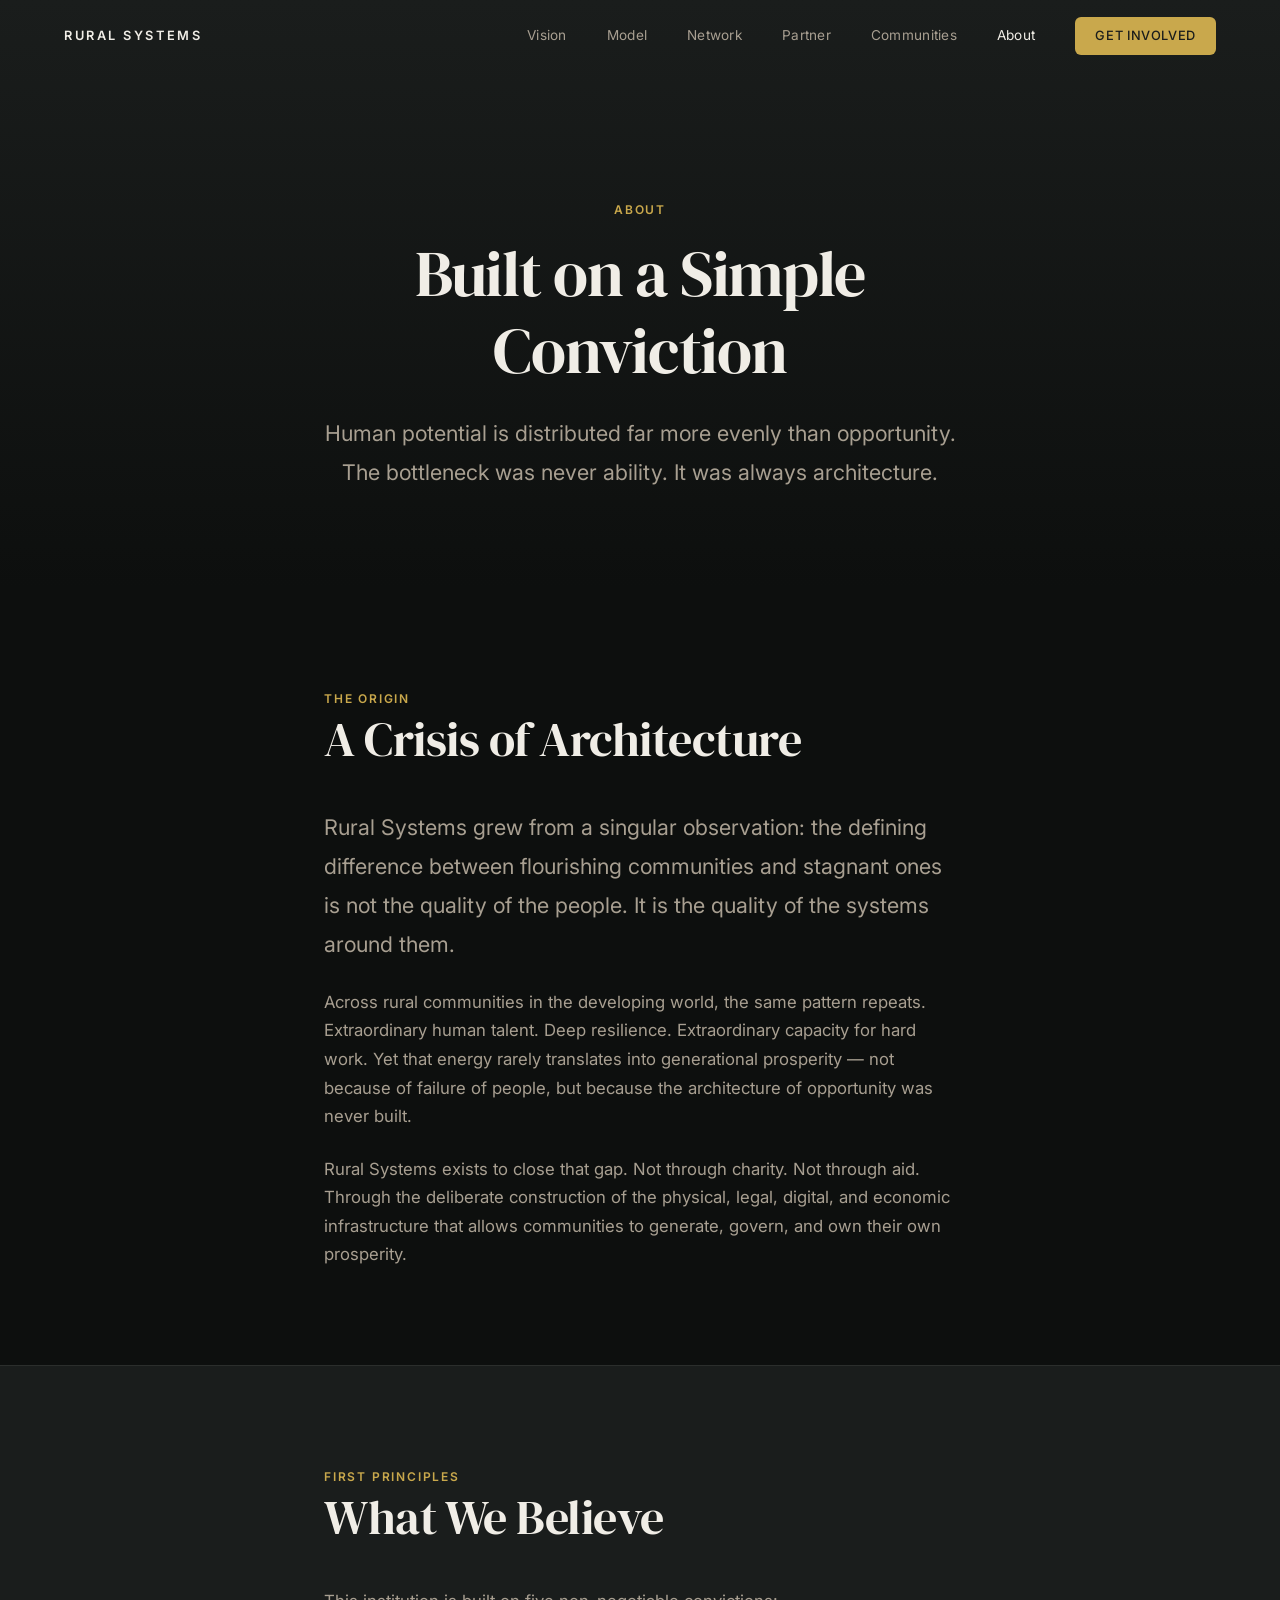
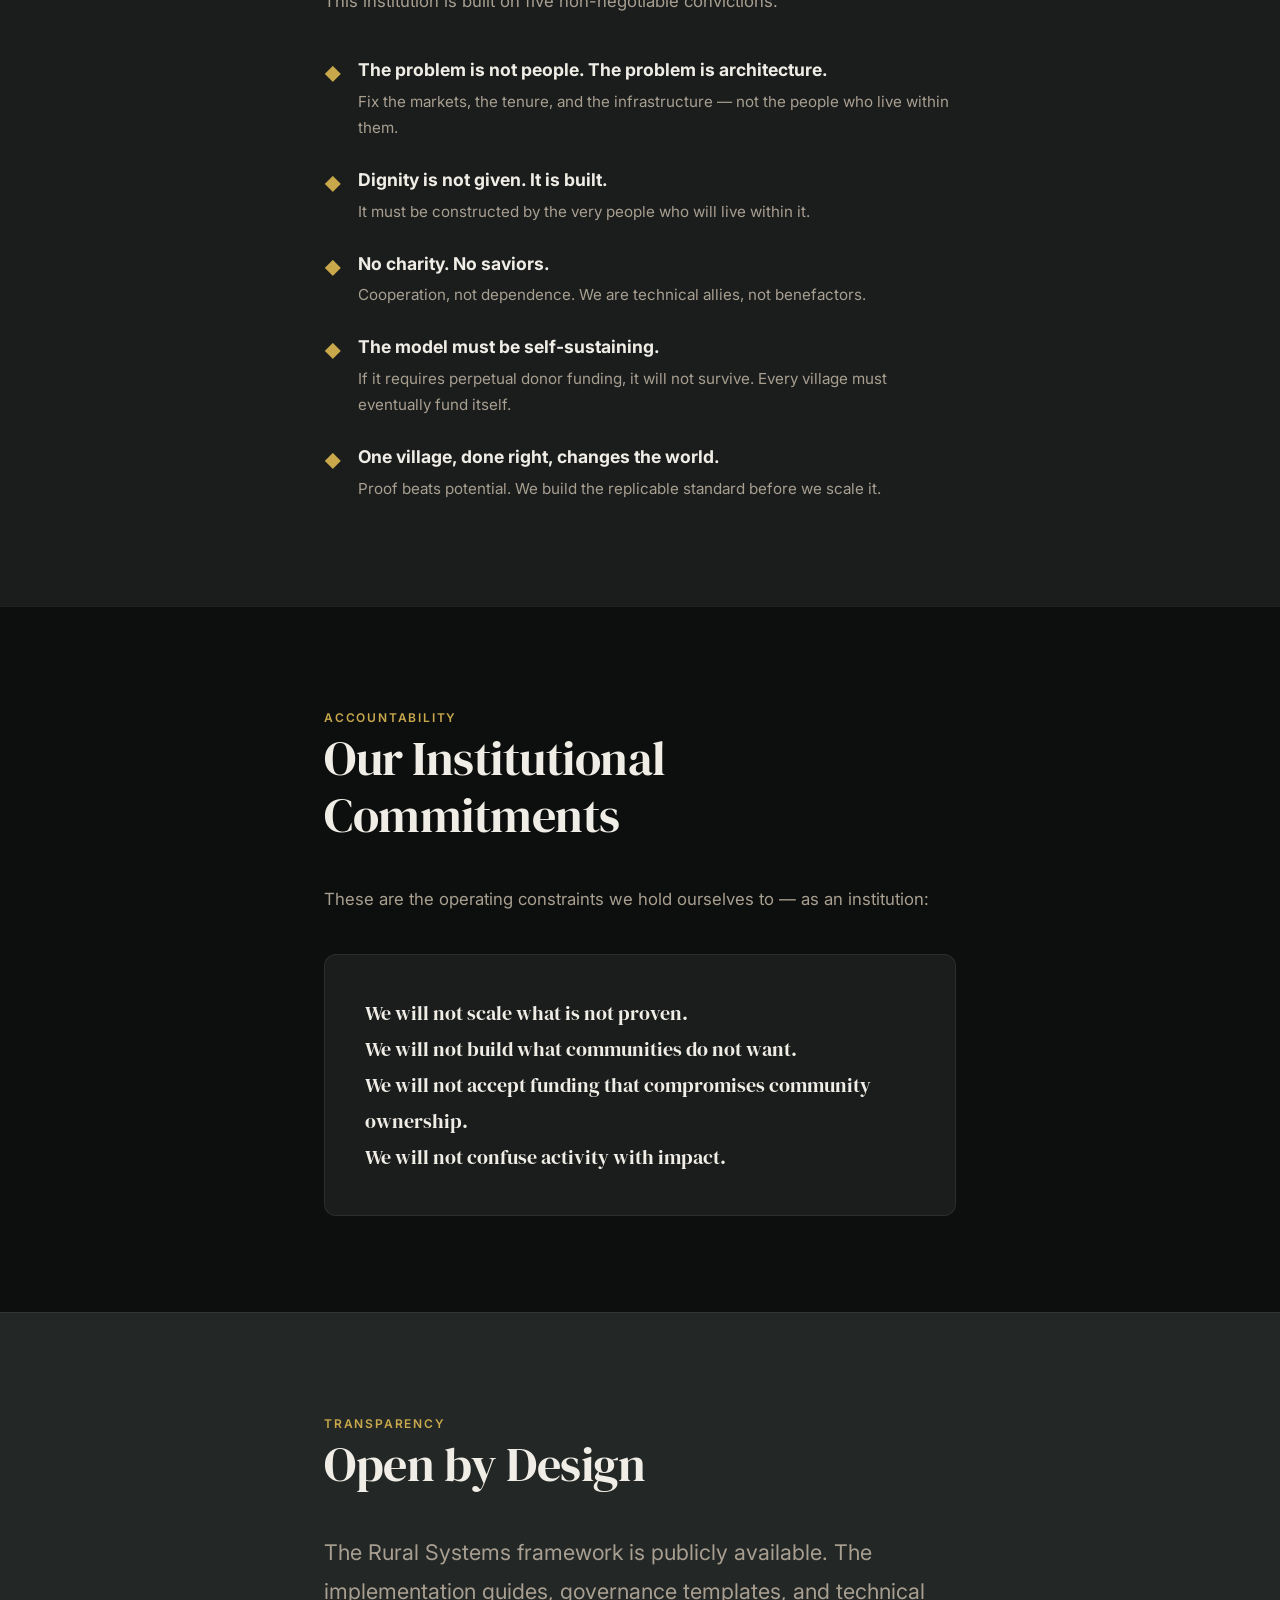
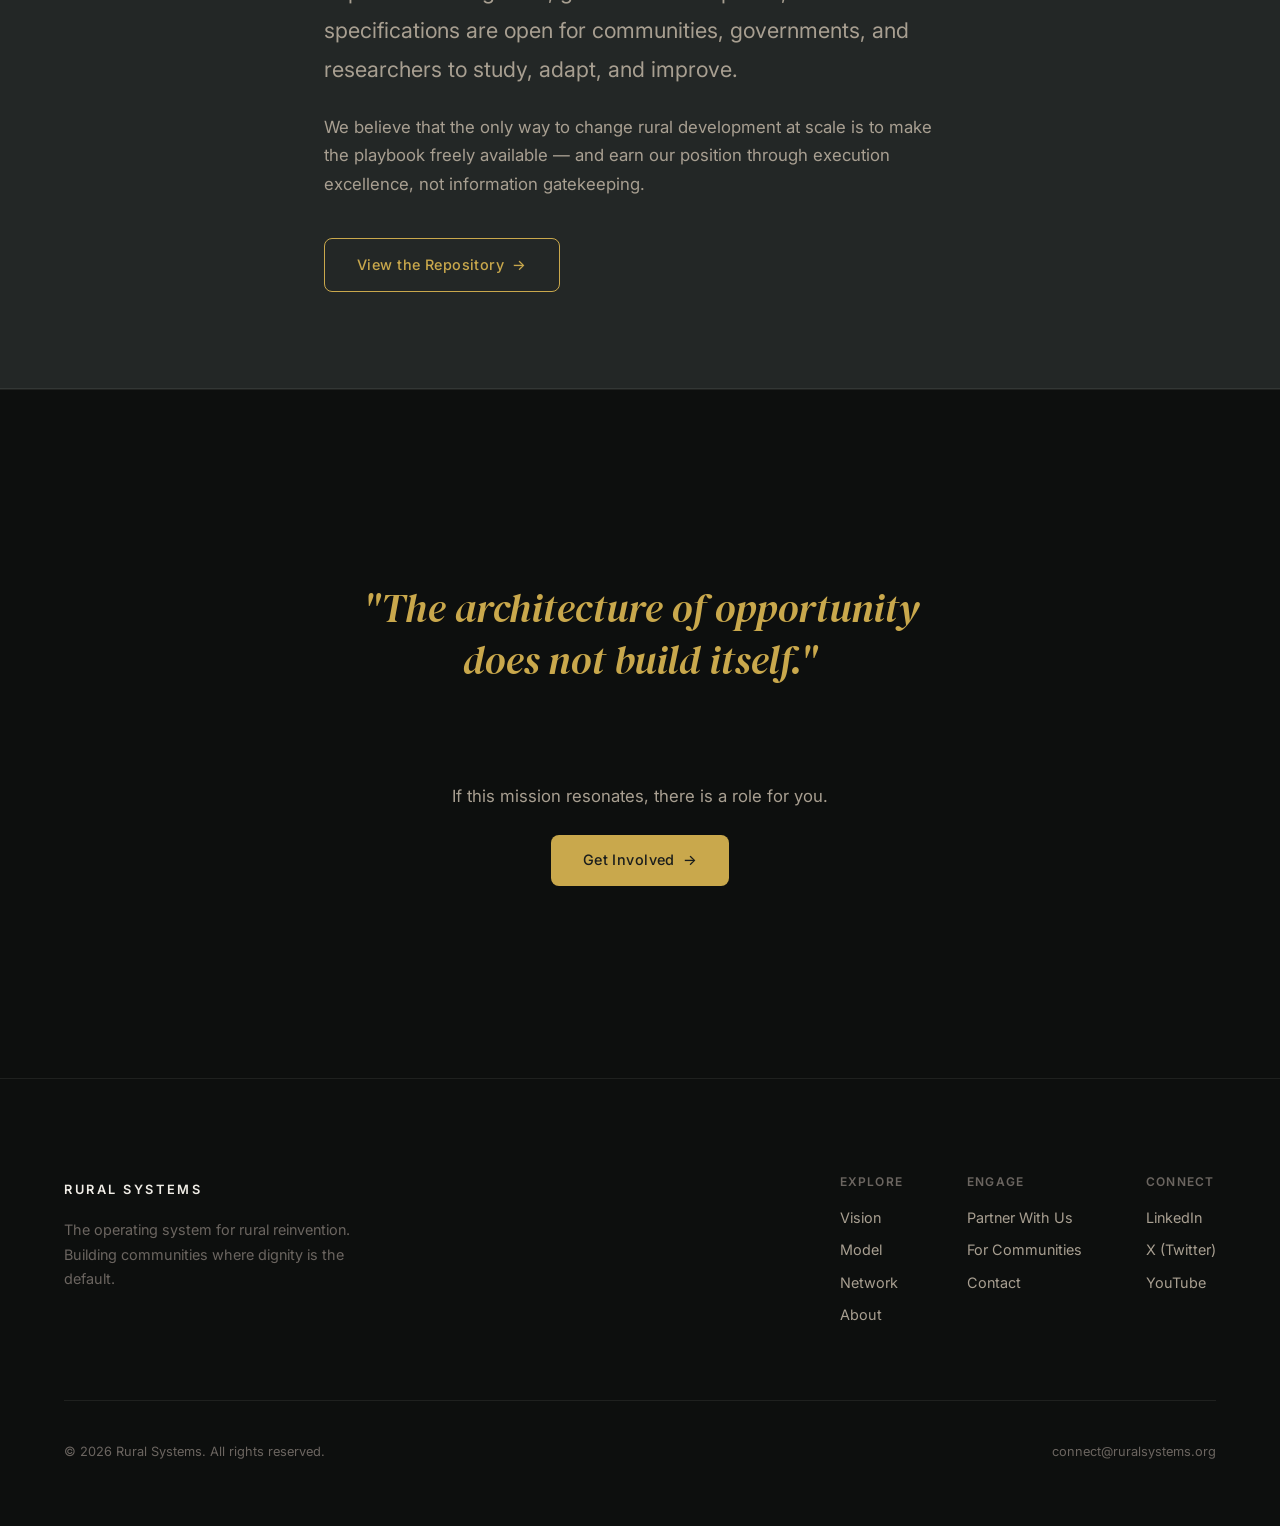
==== about.html @ f244bc9e "Redesign website structure: reduce founder focus, add collective About page and impact framework" ====
<!DOCTYPE html>
<html lang="en">
<head>
  <meta charset="UTF-8">
  <meta name="viewport" content="width=device-width, initial-scale=1.0">
  <title>About — Rural Systems</title>
  <meta name="description" content="The story, principles, and people behind Rural Systems — the operating system for rural reinvention.">
  <meta property="og:url" content="https://ruralsystems.org/about">
  <meta property="og:title" content="About — Rural Systems">
  <meta property="og:description" content="The story, principles, and people behind Rural Systems — the operating system for rural reinvention.">
  <meta property="og:type" content="website">
  <meta name="theme-color" content="#0D0F0E">
  <!-- Favicons -->
  <link rel="icon" type="image/x-icon" href="/images/favicons/favicon.ico">
  <link rel="icon" type="image/png" sizes="32x32" href="/images/favicons/favicon-32x32.png">
  <link rel="icon" type="image/png" sizes="16x16" href="/images/favicons/favicon-16x16.png">
  <link rel="apple-touch-icon" sizes="180x180" href="/images/favicons/apple-touch-icon.png">
  <link rel="manifest" href="/images/favicons/site.webmanifest">
  <meta property="og:image" content="https://ruralsystems.org/images/og-image.png">
  <meta property="og:image:width" content="1200">
  <meta property="og:image:height" content="630">
  <meta name="twitter:card" content="summary_large_image">
  <meta name="twitter:site" content="@ruralsystems">
  <meta name="twitter:image" content="https://ruralsystems.org/images/og-image.png">
  <link rel="stylesheet" href="css/style.css">
</head>
<body>

  <!-- ========== HEADER ========== -->
  <header class="site-header" id="header">
    <div class="header-inner">
      <a href="index.html" class="logo">Rural Systems</a>
      <nav class="nav-desktop" id="nav-desktop">
        <a href="vision.html">Vision</a>
        <a href="model.html">Model</a>
        <a href="network.html">Network</a>
        <a href="partner.html">Partner</a>
        <a href="communities.html">Communities</a>
        <a href="about.html" class="active">About</a>
        <a href="contact.html" class="nav-cta">Get Involved</a>
      </nav>
      <button class="nav-toggle" id="nav-toggle" aria-label="Toggle navigation">
        <span></span>
        <span></span>
        <span></span>
      </button>
    </div>
  </header>

  <!-- Mobile Nav -->
  <nav class="nav-mobile" id="nav-mobile">
    <a href="vision.html">Vision</a>
    <a href="model.html">Model</a>
    <a href="network.html">Network</a>
    <a href="partner.html">Partner</a>
    <a href="communities.html">Communities</a>
    <a href="about.html" class="active">About</a>
    <a href="contact.html">Get Involved</a>
  </nav>

  <!-- ========== PAGE HERO ========== -->
  <section class="page-hero">
    <div class="container container--text reveal">
      <span class="text-label text-gold">About</span>
      <h1>Built on a Simple Conviction</h1>
      <p class="text-large">Human potential is distributed far more evenly than opportunity. The bottleneck was never ability. It was always architecture.</p>
    </div>
  </section>

  <!-- ========== THE ORIGIN ========== -->
  <section class="content-section" id="origin">
    <div class="container container--text">
      <div class="reveal">
        <span class="text-label">The Origin</span>
        <h2>A Crisis of Architecture</h2>

        <p class="text-large" style="margin-top: var(--space-md);">Rural Systems grew from a singular observation: the defining difference between flourishing communities and stagnant ones is not the quality of the people. It is the quality of the systems around them.</p>

        <p style="margin-top: var(--space-md);">Across rural communities in the developing world, the same pattern repeats. Extraordinary human talent. Deep resilience. Extraordinary capacity for hard work. Yet that energy rarely translates into generational prosperity — not because of failure of people, but because the architecture of opportunity was never built.</p>

        <p style="margin-top: var(--space-md);">Rural Systems exists to close that gap. Not through charity. Not through aid. Through the deliberate construction of the physical, legal, digital, and economic infrastructure that allows communities to generate, govern, and own their own prosperity.</p>
      </div>
    </div>
  </section>

  <!-- ========== CORE BELIEFS ========== -->
  <section class="content-section section--dark" id="beliefs">
    <div class="container container--text">
      <div class="reveal">
        <span class="text-label text-gold">First Principles</span>
        <h2>What We Believe</h2>
        <p>This institution is built on five non-negotiable convictions:</p>
      </div>

      <div class="reveal" style="margin-top: var(--space-lg);">
        <ul style="list-style: none; padding: 0;">
          <li style="margin-bottom: var(--space-md); display: flex; align-items: flex-start; gap: var(--space-sm);">
            <span style="color: var(--accent-gold); margin-top: 5px;">◆</span>
            <div>
              <strong style="color: var(--text-primary); font-size: 1.1rem; display: block; margin-bottom: 0.25rem;">The problem is not people. The problem is architecture.</strong>
              <p style="margin: 0; font-size: 0.95rem;">Fix the markets, the tenure, and the infrastructure — not the people who live within them.</p>
            </div>
          </li>
          <li style="margin-bottom: var(--space-md); display: flex; align-items: flex-start; gap: var(--space-sm);">
            <span style="color: var(--accent-gold); margin-top: 5px;">◆</span>
            <div>
              <strong style="color: var(--text-primary); font-size: 1.1rem; display: block; margin-bottom: 0.25rem;">Dignity is not given. It is built.</strong>
              <p style="margin: 0; font-size: 0.95rem;">It must be constructed by the very people who will live within it.</p>
            </div>
          </li>
          <li style="margin-bottom: var(--space-md); display: flex; align-items: flex-start; gap: var(--space-sm);">
            <span style="color: var(--accent-gold); margin-top: 5px;">◆</span>
            <div>
              <strong style="color: var(--text-primary); font-size: 1.1rem; display: block; margin-bottom: 0.25rem;">No charity. No saviors.</strong>
              <p style="margin: 0; font-size: 0.95rem;">Cooperation, not dependence. We are technical allies, not benefactors.</p>
            </div>
          </li>
          <li style="margin-bottom: var(--space-md); display: flex; align-items: flex-start; gap: var(--space-sm);">
            <span style="color: var(--accent-gold); margin-top: 5px;">◆</span>
            <div>
              <strong style="color: var(--text-primary); font-size: 1.1rem; display: block; margin-bottom: 0.25rem;">The model must be self-sustaining.</strong>
              <p style="margin: 0; font-size: 0.95rem;">If it requires perpetual donor funding, it will not survive. Every village must eventually fund itself.</p>
            </div>
          </li>
          <li style="display: flex; align-items: flex-start; gap: var(--space-sm);">
            <span style="color: var(--accent-gold); margin-top: 5px;">◆</span>
            <div>
              <strong style="color: var(--text-primary); font-size: 1.1rem; display: block; margin-bottom: 0.25rem;">One village, done right, changes the world.</strong>
              <p style="margin: 0; font-size: 0.95rem;">Proof beats potential. We build the replicable standard before we scale it.</p>
            </div>
          </li>
        </ul>
      </div>
    </div>
  </section>

  <!-- ========== OUR COMMITMENTS ========== -->
  <section class="content-section" id="commitments">
    <div class="container container--text">
      <div class="reveal">
        <span class="text-label">Accountability</span>
        <h2>Our Institutional Commitments</h2>
        <p style="margin-top: var(--space-sm);">These are the operating constraints we hold ourselves to — as an institution:</p>
      </div>

      <div class="card reveal" style="margin-top: var(--space-lg); background: var(--bg-secondary);">
        <p style="font-family: var(--font-heading); font-size: 1.25rem; color: var(--text-primary); line-height: 1.8;">
          We will not scale what is not proven.<br>
          We will not build what communities do not want.<br>
          We will not accept funding that compromises community ownership.<br>
          We will not confuse activity with impact.
        </p>
      </div>
    </div>
  </section>

  <!-- ========== OPEN SOURCE ========== -->
  <section class="content-section section--accent" id="open-source">
    <div class="container container--text">
      <div class="reveal">
        <span class="text-label text-gold">Transparency</span>
        <h2>Open by Design</h2>
        <p class="text-large" style="margin-top: var(--space-md);">The Rural Systems framework is publicly available. The implementation guides, governance templates, and technical specifications are open for communities, governments, and researchers to study, adapt, and improve.</p>
        <p style="margin-top: var(--space-md);">We believe that the only way to change rural development at scale is to make the playbook freely available — and earn our position through execution excellence, not information gatekeeping.</p>
        <a href="https://github.com/inva1/RuralSystems" target="_blank" rel="noopener" class="btn btn--secondary reveal" style="margin-top: var(--space-lg);">View the Repository <span class="arrow">→</span></a>
      </div>
    </div>
  </section>

  <!-- ========== CLOSING ========== -->
  <section class="content-section" style="text-align: center; padding: var(--space-4xl) 0;">
    <div class="container container--text">
      <p class="reveal" style="font-family: var(--font-heading); font-style: italic; font-size: clamp(1.8rem, 4vw, 2.5rem); color: var(--accent-gold); line-height: 1.3;">
        "The architecture of opportunity<br>does not build itself."
      </p>

      <div class="reveal" style="margin-top: var(--space-2xl);">
        <p style="margin-bottom: var(--space-md);">If this mission resonates, there is a role for you.</p>
        <a href="contact.html" class="btn btn--primary">Get Involved <span class="arrow">→</span></a>
      </div>
    </div>
  </section>

  <!-- ========== FOOTER ========== -->
  <footer class="site-footer">
    <div class="container">
      <div class="footer-inner">
        <div class="footer-brand">
          <a href="index.html" class="logo">Rural Systems</a>
          <p>The operating system for rural reinvention. Building communities where dignity is the default.</p>
        </div>
        <div class="footer-links">
          <div class="footer-links-group">
            <h5>Explore</h5>
            <a href="vision.html">Vision</a>
            <a href="model.html">Model</a>
            <a href="network.html">Network</a>
            <a href="about.html">About</a>
          </div>
          <div class="footer-links-group">
            <h5>Engage</h5>
            <a href="partner.html">Partner With Us</a>
            <a href="communities.html">For Communities</a>
            <a href="contact.html">Contact</a>
          </div>
          <div class="footer-links-group">
            <h5>Connect</h5>
            <a href="https://linkedin.com/company/ruralsystems" target="_blank" rel="noopener">LinkedIn</a>
            <a href="https://x.com/ruralsystems" target="_blank" rel="noopener">X (Twitter)</a>
            <a href="https://youtube.com/@ruralsystems" target="_blank" rel="noopener">YouTube</a>
          </div>
        </div>
      </div>
      <div class="footer-bottom">
        <span>© 2026 Rural Systems. All rights reserved.</span>
        <span>connect@ruralsystems.org</span>
      </div>
    </div>
  </footer>

  <script src="js/main.js"></script>
</body>
</html>
---- css/style.css ----
/* ============================================================
   RURAL SYSTEMS — Design System
   ruralsystems.org
   ============================================================ */

/* --- Google Fonts --- */
@import url('https://fonts.googleapis.com/css2?family=DM+Serif+Display:ital@0;1&family=Inter:wght@300;400;500;600;700&display=swap');

/* --- Custom Properties --- */
:root {
  /* Colors — Earth & Gold */
  --bg-primary: #0D0F0E;
  --bg-secondary: #1A1D1C;
  --bg-tertiary: #232726;
  --bg-card: #1E2221;
  --bg-card-hover: #252928;

  --accent-gold: #C9A84C;
  --accent-gold-dim: rgba(201, 168, 76, 0.15);
  --accent-gold-glow: rgba(201, 168, 76, 0.3);
  --accent-green: #4A7C59;
  --accent-green-dim: rgba(74, 124, 89, 0.15);
  --accent-terracotta: #C0613A;

  --text-primary: #F0EDE6;
  --text-secondary: #A89F91;
  --text-muted: #6B6560;
  --text-on-gold: #1A1D1C;

  --border-subtle: rgba(240, 237, 230, 0.08);
  --border-medium: rgba(240, 237, 230, 0.15);

  /* Typography */
  --font-heading: 'DM Serif Display', Georgia, 'Times New Roman', serif;
  --font-body: 'Inter', -apple-system, BlinkMacSystemFont, 'Segoe UI', sans-serif;

  /* Spacing */
  --space-xs: 0.5rem;
  --space-sm: 1rem;
  --space-md: 1.5rem;
  --space-lg: 2.5rem;
  --space-xl: 4rem;
  --space-2xl: 6rem;
  --space-3xl: 8rem;
  --space-4xl: 12rem;

  /* Layout */
  --max-width: 1200px;
  --max-width-narrow: 800px;
  --max-width-text: 680px;

  /* Transitions */
  --transition-fast: 150ms ease;
  --transition-base: 250ms ease;
  --transition-slow: 400ms ease-out;

  /* Shadows */
  --shadow-card: 0 4px 24px rgba(0, 0, 0, 0.3);
  --shadow-elevated: 0 8px 48px rgba(0, 0, 0, 0.4);

  /* Header */
  --header-height: 72px;
}

/* --- Reset & Base --- */
*, *::before, *::after {
  margin: 0;
  padding: 0;
  box-sizing: border-box;
}

html {
  font-size: 16px;
  scroll-behavior: smooth;
  -webkit-font-smoothing: antialiased;
  -moz-osx-font-smoothing: grayscale;
}

body {
  font-family: var(--font-body);
  background-color: var(--bg-primary);
  color: var(--text-primary);
  line-height: 1.7;
  font-weight: 400;
  overflow-x: hidden;
}

img {
  max-width: 100%;
  height: auto;
  display: block;
}

a {
  color: var(--accent-gold);
  text-decoration: none;
  transition: color var(--transition-fast);
}

a:hover {
  color: var(--text-primary);
}

::selection {
  background: var(--accent-gold);
  color: var(--text-on-gold);
}

/* --- Typography --- */
h1, h2, h3, h4, h5 {
  font-family: var(--font-heading);
  font-weight: 400;
  line-height: 1.2;
  color: var(--text-primary);
}

h1 {
  font-size: clamp(2.5rem, 5vw, 4.5rem);
  letter-spacing: -0.02em;
}

h2 {
  font-size: clamp(2rem, 4vw, 3rem);
  letter-spacing: -0.01em;
}

h3 {
  font-size: clamp(1.5rem, 3vw, 2rem);
}

h4 {
  font-size: clamp(1.2rem, 2vw, 1.5rem);
}

p {
  font-size: 1.05rem;
  color: var(--text-secondary);
  max-width: 65ch;
}

.text-large {
  font-size: clamp(1.15rem, 2vw, 1.35rem);
  line-height: 1.8;
}

.text-small {
  font-size: 0.875rem;
}

.text-label {
  font-family: var(--font-body);
  font-size: 0.75rem;
  font-weight: 600;
  letter-spacing: 0.15em;
  text-transform: uppercase;
  color: var(--accent-gold);
}

.text-gold { color: var(--accent-gold); }
.text-green { color: var(--accent-green); }
.text-white { color: var(--text-primary); }
.text-muted { color: var(--text-muted); }

/* --- Layout --- */
.container {
  width: 100%;
  max-width: var(--max-width);
  margin: 0 auto;
  padding: 0 var(--space-md);
}

.container--narrow {
  max-width: var(--max-width-narrow);
}

.container--text {
  max-width: var(--max-width-text);
}

section {
  padding: var(--space-3xl) 0;
  position: relative;
}

.section--dark {
  background-color: var(--bg-secondary);
}

.section--accent {
  background-color: var(--bg-tertiary);
  border-top: 1px solid var(--border-subtle);
  border-bottom: 1px solid var(--border-subtle);
}

/* --- Header / Navigation --- */
.site-header {
  position: fixed;
  top: 0;
  left: 0;
  right: 0;
  z-index: 1000;
  height: var(--header-height);
  display: flex;
  align-items: center;
  transition: background-color var(--transition-slow), box-shadow var(--transition-slow);
  background-color: transparent;
}

.site-header.scrolled {
  background-color: rgba(13, 15, 14, 0.92);
  backdrop-filter: blur(12px);
  -webkit-backdrop-filter: blur(12px);
  box-shadow: 0 1px 0 var(--border-subtle);
}

.header-inner {
  display: flex;
  align-items: center;
  justify-content: space-between;
  width: 100%;
  max-width: var(--max-width);
  margin: 0 auto;
  padding: 0 var(--space-md);
}

.logo {
  font-family: var(--font-body);
  font-size: 0.8rem;
  font-weight: 600;
  letter-spacing: 0.2em;
  text-transform: uppercase;
  color: var(--text-primary);
  text-decoration: none;
}

.logo:hover {
  color: var(--accent-gold);
}

.nav-desktop {
  display: flex;
  align-items: center;
  gap: var(--space-lg);
}

.nav-desktop a {
  font-size: 0.85rem;
  font-weight: 400;
  color: var(--text-secondary);
  text-decoration: none;
  transition: color var(--transition-fast);
  letter-spacing: 0.02em;
}

.nav-desktop a:hover,
.nav-desktop a.active {
  color: var(--text-primary);
}

.nav-desktop .nav-cta {
  background: var(--accent-gold);
  color: var(--text-on-gold);
  padding: 0.5rem 1.25rem;
  border-radius: 6px;
  font-weight: 500;
  font-size: 0.8rem;
  letter-spacing: 0.05em;
  text-transform: uppercase;
  transition: background var(--transition-fast), transform var(--transition-fast);
}

.nav-desktop .nav-cta:hover {
  background: var(--text-primary);
  color: var(--bg-primary);
  transform: translateY(-1px);
}

/* Mobile Nav Toggle */
.nav-toggle {
  display: none;
  background: none;
  border: none;
  cursor: pointer;
  padding: 0.5rem;
  z-index: 1100;
}

.nav-toggle span {
  display: block;
  width: 24px;
  height: 2px;
  background: var(--text-primary);
  margin: 5px 0;
  transition: transform var(--transition-base), opacity var(--transition-base);
}

.nav-toggle.open span:nth-child(1) {
  transform: translateY(7px) rotate(45deg);
}

.nav-toggle.open span:nth-child(2) {
  opacity: 0;
}

.nav-toggle.open span:nth-child(3) {
  transform: translateY(-7px) rotate(-45deg);
}

/* Mobile Nav Overlay */
.nav-mobile {
  display: none;
  position: fixed;
  inset: 0;
  background: rgba(13, 15, 14, 0.98);
  backdrop-filter: blur(20px);
  -webkit-backdrop-filter: blur(20px);
  z-index: 1050;
  flex-direction: column;
  align-items: center;
  justify-content: center;
  gap: var(--space-lg);
}

.nav-mobile.open {
  display: flex;
}

.nav-mobile a {
  font-family: var(--font-heading);
  font-size: 1.8rem;
  color: var(--text-secondary);
  text-decoration: none;
  transition: color var(--transition-fast);
}

.nav-mobile a:hover {
  color: var(--accent-gold);
}

/* --- Hero Section --- */
.hero {
  position: relative;
  min-height: 100vh;
  display: flex;
  align-items: center;
  justify-content: center;
  text-align: center;
  overflow: hidden;
  padding-top: var(--header-height);
}

.hero-bg {
  position: absolute;
  inset: 0;
  z-index: 0;
}

.hero-bg img {
  width: 100%;
  height: 100%;
  object-fit: cover;
  object-position: center 40%;
}

.hero-bg::after {
  content: '';
  position: absolute;
  inset: 0;
  background: linear-gradient(
    180deg,
    rgba(13, 15, 14, 0.55) 0%,
    rgba(13, 15, 14, 0.35) 40%,
    rgba(13, 15, 14, 0.65) 70%,
    rgba(13, 15, 14, 0.95) 100%
  );
}

.hero-content {
  position: relative;
  z-index: 1;
  padding: var(--space-xl) var(--space-md);
}

.hero h1 {
  margin-bottom: var(--space-md);
}

.hero .subtitle {
  font-family: var(--font-body);
  font-size: clamp(1rem, 2vw, 1.2rem);
  color: var(--text-secondary);
  font-weight: 300;
  letter-spacing: 0.05em;
  margin-bottom: var(--space-xl);
}

.scroll-indicator {
  position: absolute;
  bottom: 2.5rem;
  left: 50%;
  transform: translateX(-50%);
  z-index: 1;
  display: flex;
  flex-direction: column;
  align-items: center;
  gap: 0.5rem;
  opacity: 0.5;
  animation: pulse-down 2s ease-in-out infinite;
}

.scroll-indicator span {
  font-size: 0.7rem;
  letter-spacing: 0.15em;
  text-transform: uppercase;
  color: var(--text-secondary);
}

.scroll-indicator svg {
  width: 20px;
  height: 20px;
  stroke: var(--text-secondary);
  fill: none;
  stroke-width: 2;
}

@keyframes pulse-down {
  0%, 100% { transform: translateX(-50%) translateY(0); opacity: 0.5; }
  50% { transform: translateX(-50%) translateY(8px); opacity: 1; }
}

/* --- Buttons --- */
.btn {
  display: inline-flex;
  align-items: center;
  gap: 0.5rem;
  font-family: var(--font-body);
  font-weight: 500;
  font-size: 0.9rem;
  padding: 0.85rem 2rem;
  border-radius: 8px;
  border: none;
  cursor: pointer;
  text-decoration: none;
  transition: all var(--transition-base);
  letter-spacing: 0.03em;
}

.btn--primary {
  background: var(--accent-gold);
  color: var(--text-on-gold);
}

.btn--primary:hover {
  background: var(--text-primary);
  color: var(--bg-primary);
  transform: translateY(-2px);
  box-shadow: 0 6px 24px rgba(201, 168, 76, 0.25);
}

.btn--secondary {
  background: transparent;
  color: var(--accent-gold);
  border: 1px solid var(--accent-gold);
}

.btn--secondary:hover {
  background: var(--accent-gold-dim);
  color: var(--text-primary);
  border-color: var(--text-primary);
  transform: translateY(-2px);
}

.btn--ghost {
  background: transparent;
  color: var(--text-primary);
  padding: 0.5rem 0;
  border-radius: 0;
}

.btn--ghost:hover {
  color: var(--accent-gold);
}

.btn--ghost .arrow {
  transition: transform var(--transition-fast);
}

.btn--ghost:hover .arrow {
  transform: translateX(4px);
}

/* --- Cards --- */
.card-grid {
  display: grid;
  gap: var(--space-md);
}

.card-grid--4 { grid-template-columns: repeat(4, 1fr); }
.card-grid--3 { grid-template-columns: repeat(3, 1fr); }
.card-grid--2 { grid-template-columns: repeat(2, 1fr); }

.card {
  background: var(--bg-card);
  border: 1px solid var(--border-subtle);
  border-radius: 12px;
  padding: var(--space-lg);
  transition: all var(--transition-base);
}

.card:hover {
  background: var(--bg-card-hover);
  border-color: var(--border-medium);
  transform: translateY(-4px);
  box-shadow: var(--shadow-card);
}

.card-icon {
  width: 48px;
  height: 48px;
  display: flex;
  align-items: center;
  justify-content: center;
  border-radius: 10px;
  margin-bottom: var(--space-md);
  font-size: 1.5rem;
  background: var(--accent-gold-dim);
  color: var(--accent-gold);
}

.card-icon--green {
  background: var(--accent-green-dim);
  color: var(--accent-green);
}

.card h4 {
  margin-bottom: var(--space-xs);
}

.card p {
  font-size: 0.95rem;
  color: var(--text-secondary);
}

/* --- Stats Strip --- */
.stats-strip {
  display: grid;
  grid-template-columns: repeat(3, 1fr);
  gap: var(--space-lg);
  text-align: center;
  padding: var(--space-xl) 0;
  border-top: 1px solid var(--border-subtle);
  border-bottom: 1px solid var(--border-subtle);
}

.stat-item .stat-number {
  font-family: var(--font-heading);
  font-size: clamp(2rem, 4vw, 3rem);
  color: var(--accent-gold);
  display: block;
}

.stat-item .stat-label {
  font-size: 0.85rem;
  color: var(--text-secondary);
  margin-top: 0.25rem;
}

/* --- Blockquote / Pull Quote --- */
blockquote {
  font-family: var(--font-heading);
  font-style: italic;
  font-size: clamp(1.3rem, 3vw, 1.8rem);
  color: var(--text-primary);
  border-left: 3px solid var(--accent-gold);
  padding-left: var(--space-lg);
  margin: var(--space-xl) 0;
  max-width: 55ch;
  line-height: 1.5;
}

blockquote cite {
  display: block;
  font-family: var(--font-body);
  font-style: normal;
  font-size: 0.85rem;
  color: var(--text-muted);
  margin-top: var(--space-sm);
}

/* --- Section Headers --- */
.section-header {
  margin-bottom: var(--space-xl);
}

.section-header .text-label {
  margin-bottom: var(--space-sm);
  display: block;
}

.section-header h2 {
  margin-bottom: var(--space-md);
}

.section-header p {
  font-size: 1.1rem;
  max-width: 60ch;
}

/* --- Audience Columns --- */
.audience-grid {
  display: grid;
  grid-template-columns: repeat(3, 1fr);
  gap: var(--space-lg);
}

.audience-col {
  padding: var(--space-xl) var(--space-lg);
  border: 1px solid var(--border-subtle);
  border-radius: 12px;
  display: flex;
  flex-direction: column;
  gap: var(--space-md);
  transition: border-color var(--transition-base);
}

.audience-col:hover {
  border-color: var(--accent-gold);
}

.audience-col h3 {
  font-size: 1.3rem;
}

.audience-col p {
  flex: 1;
}

/* --- Founder Section --- */
.founder-section {
  display: grid;
  grid-template-columns: 1fr 1.5fr;
  gap: var(--space-2xl);
  align-items: center;
}

.founder-visual {
  aspect-ratio: 3/4;
  background: var(--bg-tertiary);
  border-radius: 12px;
  border: 1px solid var(--border-subtle);
  display: flex;
  align-items: center;
  justify-content: center;
  overflow: hidden;
}

.founder-monogram {
  font-family: var(--font-heading);
  font-size: 6rem;
  color: var(--accent-gold);
  opacity: 0.6;
}

.founder-text h3 {
  margin-bottom: var(--space-xs);
}

.founder-text .founder-title {
  color: var(--accent-gold);
  font-size: 0.9rem;
  margin-bottom: var(--space-lg);
}

/* --- Full-width CTA Section --- */
.cta-section {
  position: relative;
  min-height: 60vh;
  display: flex;
  align-items: center;
  justify-content: center;
  text-align: center;
  overflow: hidden;
}

.cta-section .hero-bg::after {
  background: linear-gradient(
    180deg,
    rgba(13, 15, 14, 0.85) 0%,
    rgba(13, 15, 14, 0.6) 50%,
    rgba(13, 15, 14, 0.85) 100%
  );
}

.cta-content {
  position: relative;
  z-index: 1;
}

.cta-content h2 {
  margin-bottom: var(--space-md);
}

.cta-content p {
  margin: 0 auto var(--space-xl);
  text-align: center;
}

/* --- Footer --- */
.site-footer {
  padding: var(--space-2xl) 0 var(--space-xl);
  border-top: 1px solid var(--border-subtle);
}

.footer-inner {
  display: flex;
  justify-content: space-between;
  align-items: flex-start;
  gap: var(--space-xl);
  flex-wrap: wrap;
}

.footer-brand p {
  font-size: 0.9rem;
  color: var(--text-muted);
  margin-top: var(--space-sm);
  max-width: 35ch;
}

.footer-links {
  display: flex;
  gap: var(--space-xl);
}

.footer-links-group h5 {
  font-family: var(--font-body);
  font-size: 0.75rem;
  font-weight: 600;
  letter-spacing: 0.1em;
  text-transform: uppercase;
  color: var(--text-muted);
  margin-bottom: var(--space-sm);
}

.footer-links-group a {
  display: block;
  font-size: 0.9rem;
  color: var(--text-secondary);
  margin-bottom: 0.5rem;
}

.footer-links-group a:hover {
  color: var(--accent-gold);
}

.footer-bottom {
  display: flex;
  justify-content: space-between;
  align-items: center;
  margin-top: var(--space-xl);
  padding-top: var(--space-lg);
  border-top: 1px solid var(--border-subtle);
  font-size: 0.8rem;
  color: var(--text-muted);
}

.footer-social {
  display: flex;
  gap: var(--space-md);
}

.footer-social a {
  color: var(--text-muted);
  font-size: 0.85rem;
}

.footer-social a:hover {
  color: var(--accent-gold);
}

/* --- Page Header (for inner pages) --- */
.page-hero {
  padding-top: calc(var(--header-height) + var(--space-3xl));
  padding-bottom: var(--space-2xl);
  text-align: center;
  background: linear-gradient(180deg, var(--bg-secondary) 0%, var(--bg-primary) 100%);
}

.page-hero .text-label {
  margin-bottom: var(--space-sm);
  display: block;
}

.page-hero h1 {
  margin-bottom: var(--space-md);
}

.page-hero p {
  margin: 0 auto;
  text-align: center;
}

/* --- Content Sections for inner pages --- */
.content-section {
  padding: var(--space-2xl) 0;
}

.content-section + .content-section {
  border-top: 1px solid var(--border-subtle);
}

.content-section h2 {
  margin-bottom: var(--space-lg);
}

.content-section h3 {
  margin-bottom: var(--space-md);
}

.content-section p + p {
  margin-top: var(--space-md);
}

.content-section ul, .content-section ol {
  color: var(--text-secondary);
  padding-left: var(--space-md);
  margin-top: var(--space-sm);
}

.content-section li {
  margin-bottom: 0.5rem;
  font-size: 1.05rem;
}

.content-section li::marker {
  color: var(--accent-gold);
}

/* --- Two Column Layout --- */
.two-col {
  display: grid;
  grid-template-columns: 1fr 1fr;
  gap: var(--space-2xl);
  align-items: start;
}

.two-col--wide-right {
  grid-template-columns: 1fr 1.5fr;
}

.two-col--wide-left {
  grid-template-columns: 1.5fr 1fr;
}

/* --- Tables --- */
.styled-table {
  width: 100%;
  border-collapse: collapse;
  margin: var(--space-lg) 0;
  font-size: 0.95rem;
}

.styled-table thead th {
  background: var(--bg-tertiary);
  color: var(--text-primary);
  font-weight: 600;
  font-size: 0.8rem;
  letter-spacing: 0.05em;
  text-transform: uppercase;
  padding: var(--space-sm) var(--space-md);
  text-align: left;
  border-bottom: 2px solid var(--accent-gold);
}

.styled-table tbody td {
  padding: var(--space-sm) var(--space-md);
  border-bottom: 1px solid var(--border-subtle);
  color: var(--text-secondary);
  vertical-align: top;
}

.styled-table tbody tr:hover td {
  background: var(--bg-card);
  color: var(--text-primary);
}

/* --- Form Styles --- */
.form-group {
  margin-bottom: var(--space-md);
}

.form-group label {
  display: block;
  font-size: 0.85rem;
  font-weight: 500;
  color: var(--text-primary);
  margin-bottom: 0.5rem;
}

.form-group input,
.form-group textarea,
.form-group select {
  width: 100%;
  padding: 0.85rem 1rem;
  background: var(--bg-tertiary);
  border: 1px solid var(--border-medium);
  border-radius: 8px;
  color: var(--text-primary);
  font-family: var(--font-body);
  font-size: 0.95rem;
  transition: border-color var(--transition-fast);
}

.form-group input:focus,
.form-group textarea:focus,
.form-group select:focus {
  outline: none;
  border-color: var(--accent-gold);
  box-shadow: 0 0 0 3px var(--accent-gold-dim);
}

.form-group textarea {
  resize: vertical;
  min-height: 120px;
}

/* --- Gold Line Accent --- */
.gold-line {
  display: block;
  width: 60px;
  height: 3px;
  background: var(--accent-gold);
  margin-bottom: var(--space-lg);
}

/* --- Divider --- */
.divider {
  border: none;
  border-top: 1px solid var(--border-subtle);
  margin: var(--space-xl) 0;
}

/* --- Scroll Animations --- */
.reveal {
  opacity: 0;
  transform: translateY(30px);
  transition: opacity 0.6s ease-out, transform 0.6s ease-out;
}

.reveal.visible {
  opacity: 1;
  transform: translateY(0);
}

.reveal-delay-1 { transition-delay: 0.1s; }
.reveal-delay-2 { transition-delay: 0.2s; }
.reveal-delay-3 { transition-delay: 0.3s; }
.reveal-delay-4 { transition-delay: 0.4s; }

/* --- Responsive --- */

/* ---- Tablet (≤ 1024px) ---- */
@media (max-width: 1024px) {
  .card-grid--4 { grid-template-columns: repeat(2, 1fr); }
  .two-col { grid-template-columns: 1fr; gap: var(--space-lg); }
  .two-col--wide-right,
  .two-col--wide-left { grid-template-columns: 1fr; }
  .founder-section { grid-template-columns: 1fr; }
  .audience-grid { grid-template-columns: 1fr; }
}

/* ---- Mobile (≤ 768px) ---- */
@media (max-width: 768px) {
  :root {
    --space-2xl: 3.5rem;
    --space-3xl: 4rem;
    --space-4xl: 5rem;
  }

  /* Navigation */
  .nav-desktop { display: none; }
  .nav-toggle { display: block; }

  /* Typography scaling */
  p { font-size: 1rem; }
  .text-large { font-size: 1.05rem; }

  /* Grid layouts — single column */
  .card-grid--4,
  .card-grid--3,
  .card-grid--2 { grid-template-columns: 1fr; }

  /* Cards with grid-column spans must reset */
  .card[style*="grid-column"] {
    grid-column: auto !important;
    max-width: 100% !important;
  }

  /* Stats strip */
  .stats-strip {
    grid-template-columns: 1fr;
    gap: var(--space-lg);
  }

  /* Card padding reduction */
  .card { padding: var(--space-md); }

  /* Hero */
  .hero { min-height: 85vh; }
  .hero-content { padding: var(--space-lg) var(--space-sm); }

  /* Page hero */
  .page-hero {
    padding-top: calc(var(--header-height) + var(--space-2xl));
    padding-bottom: var(--space-lg);
  }

  /* Content sections */
  .content-section { padding: var(--space-xl) 0; }

  /* Blockquote */
  blockquote {
    padding-left: var(--space-md);
    font-size: clamp(1.1rem, 4vw, 1.4rem);
  }

  /* Two-column layouts */
  .two-col {
    grid-template-columns: 1fr;
    gap: var(--space-lg);
  }

  /* Founder monogram */
  .founder-visual {
    width: 120px !important;
    height: 120px !important;
    aspect-ratio: 1 !important;
    margin: 0 auto var(--space-lg) !important;
  }
  .founder-monogram { font-size: 2.5rem !important; }

  /* Tables: horizontal scroll wrapper */
  .styled-table {
    font-size: 0.85rem;
    min-width: 600px;
  }

  /* Footer */
  .footer-inner { flex-direction: column; gap: var(--space-lg); }
  .footer-links { flex-direction: column; gap: var(--space-lg); }
  .footer-bottom { flex-direction: column; gap: var(--space-sm); text-align: center; }

  /* CTA section */
  .cta-section { min-height: 45vh; }

  /* Forms */
  .form-group input,
  .form-group textarea,
  .form-group select {
    font-size: 16px; /* Prevents iOS zoom on focus */
    padding: 0.9rem 1rem;
  }

  /* Buttons — full width on mobile */
  .btn { 
    padding: 0.85rem 1.5rem; 
    font-size: 0.9rem; 
    width: 100%;
    justify-content: center;
  }

  /* Scroll indicator — hide on mobile */
  .scroll-indicator { display: none; }

  /* Audience grid */
  .audience-col { padding: var(--space-lg) var(--space-md); }

  /* Flex step cards (communities page) */
  .card[style*="display: flex"] {
    flex-direction: column !important;
  }
}

/* ---- Small Mobile (≤ 480px) ---- */
@media (max-width: 480px) {
  :root {
    --space-xl: 2.5rem;
    --space-2xl: 3rem;
    --space-3xl: 3.5rem;
    --space-4xl: 4rem;
  }

  .container { padding: 0 var(--space-sm); }

  h1 { font-size: 2rem; }
  h2 { font-size: 1.6rem; }
  h3 { font-size: 1.3rem; }

  .hero { min-height: 80vh; }

  .page-hero {
    padding-top: calc(var(--header-height) + var(--space-xl));
  }

  /* Inline styled elements — force mobile-friendly widths */
  [style*="max-width: 50%"],
  [style*="max-width: 60%"],
  [style*="max-width: 65ch"] {
    max-width: 100% !important;
  }

  /* Inline padding overrides */
  [style*="padding: var(--space-lg)"] {
    padding: var(--space-md) !important;
  }

  /* Inline font-size overrides for large display numbers */
  [style*="font-size: 3rem"] {
    font-size: 2.2rem !important;
  }

  /* Founder page closing quote */
  [style*="font-size: clamp(1.8rem"] {
    font-size: 1.4rem !important;
    line-height: 1.4 !important;
  }

  /* Contact page form cards */
  .card form .two-col {
    grid-template-columns: 1fr;
    gap: var(--space-sm);
  }
}

/* --- Community Network --- */
.network-hero {
  background: radial-gradient(circle at 75% 30%, rgba(74, 124, 89, 0.28), transparent 42%), var(--bg-primary);
}
.network-stack {
  display: grid;
  grid-template-columns: repeat(2, 1fr);
  gap: var(--space-md);
}
.network-stack__item {
  display: flex;
  gap: var(--space-md);
  padding: var(--space-lg);
  background: var(--bg-primary);
  border: 1px solid var(--border-subtle);
  border-radius: 12px;
}
.network-step {
  color: var(--accent-gold);
  font-family: var(--font-heading);
  font-size: 1.35rem;
  line-height: 1;
}
.network-stack__item h3 { margin-bottom: var(--space-xs); }
.network-stack__item p { color: var(--text-secondary); margin: 0; }
.network-ownership { align-items: start; }
.metric-grid {
  display: grid;
  grid-template-columns: repeat(4, 1fr);
  gap: 1px;
  background: var(--border-subtle);
  border: 1px solid var(--border-subtle);
  border-radius: 12px;
  overflow: hidden;
}
.metric-grid > div { background: var(--bg-card); padding: var(--space-lg); }
.metric-grid strong { display: block; color: var(--accent-gold); margin-bottom: var(--space-xs); }
.metric-grid span { color: var(--text-secondary); font-size: .9rem; }
@media (max-width: 900px) {
  .network-stack { grid-template-columns: 1fr; }
  .metric-grid { grid-template-columns: repeat(2, 1fr); }
}
@media (max-width: 600px) {
  .metric-grid { grid-template-columns: 1fr; }
  .network-ownership { gap: var(--space-xl); }
}
.card-grid--5 { grid-template-columns: repeat(5, 1fr); }
@media (max-width: 1100px) { .card-grid--5 { grid-template-columns: repeat(3, 1fr); } }
@media (max-width: 700px) { .card-grid--5 { grid-template-columns: 1fr; } }

/* --- Impact Metrics --- */
.impact-grid {
  display: grid;
  grid-template-columns: repeat(3, 1fr);
  gap: var(--space-lg);
  margin-top: var(--space-xl);
}

.impact-item {
  text-align: center;
  padding: var(--space-xl) var(--space-md);
  border: 1px solid var(--border-subtle);
  border-radius: 12px;
  transition: border-color var(--transition-base);
}

.impact-item:hover {
  border-color: var(--accent-gold);
}

.impact-number {
  font-family: var(--font-heading);
  font-size: clamp(2rem, 4vw, 3.5rem);
  color: var(--accent-gold);
  display: block;
  line-height: 1;
  margin-bottom: 0.5rem;
}

.impact-label {
  font-size: 0.95rem;
  color: var(--text-secondary);
  display: block;
  line-height: 1.5;
}

/* --- Resource Pathways --- */
.pathway-grid {
  display: grid;
  grid-template-columns: repeat(3, 1fr);
  gap: var(--space-md);
  margin-top: var(--space-xl);
}

.pathway-card {
  background: var(--bg-card);
  border: 1px solid var(--border-subtle);
  border-radius: 12px;
  padding: var(--space-xl) var(--space-lg);
  display: flex;
  flex-direction: column;
  gap: var(--space-md);
  transition: all var(--transition-base);
}

.pathway-card:hover {
  border-color: var(--accent-gold);
  transform: translateY(-4px);
  box-shadow: var(--shadow-card);
}

.pathway-tag {
  display: inline-block;
  font-size: 0.7rem;
  font-weight: 600;
  letter-spacing: 0.12em;
  text-transform: uppercase;
  color: var(--accent-gold);
  border: 1px solid var(--accent-gold-dim);
  border-radius: 4px;
  padding: 0.2rem 0.6rem;
  width: fit-content;
}

.pathway-card h4 { margin: 0; }
.pathway-card p { flex: 1; font-size: 0.95rem; margin: 0; }

@media (max-width: 900px) {
  .impact-grid { grid-template-columns: repeat(2, 1fr); }
  .pathway-grid { grid-template-columns: 1fr; }
}

@media (max-width: 600px) {
  .impact-grid { grid-template-columns: 1fr; }
}
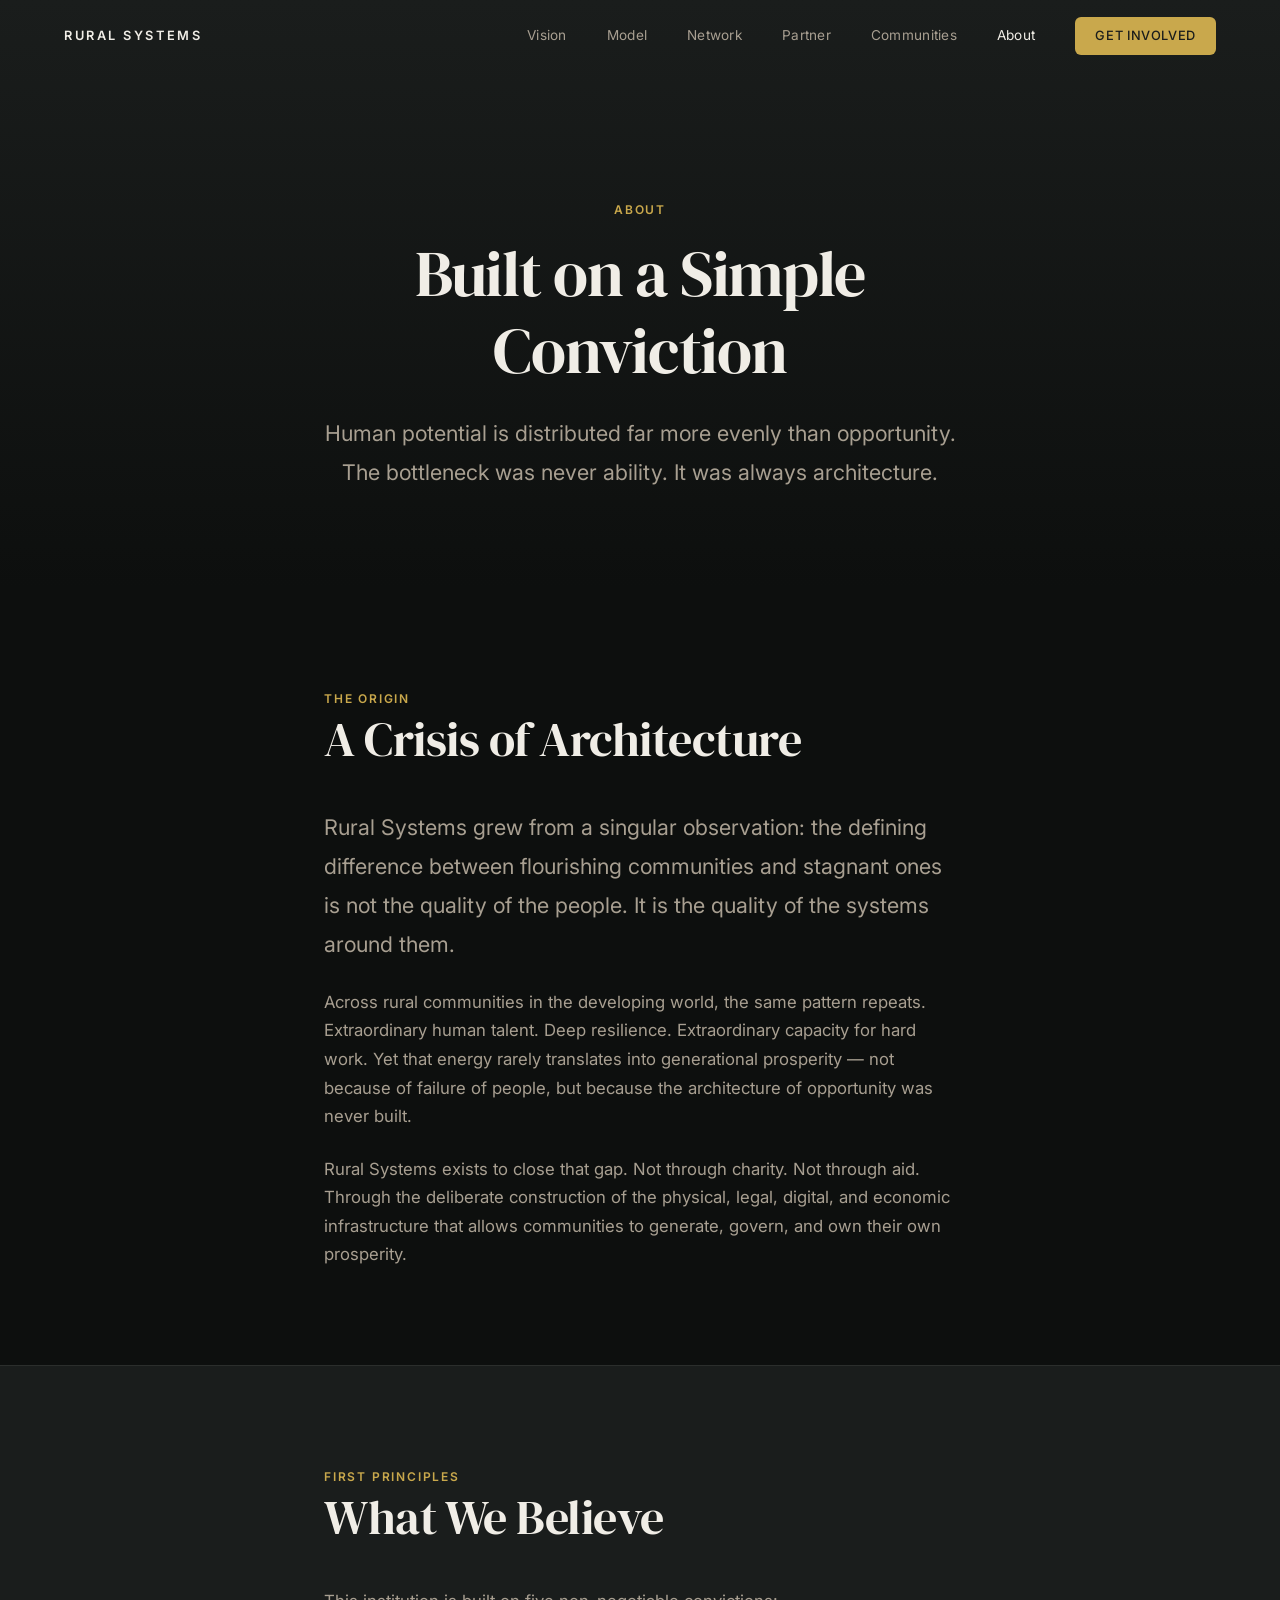
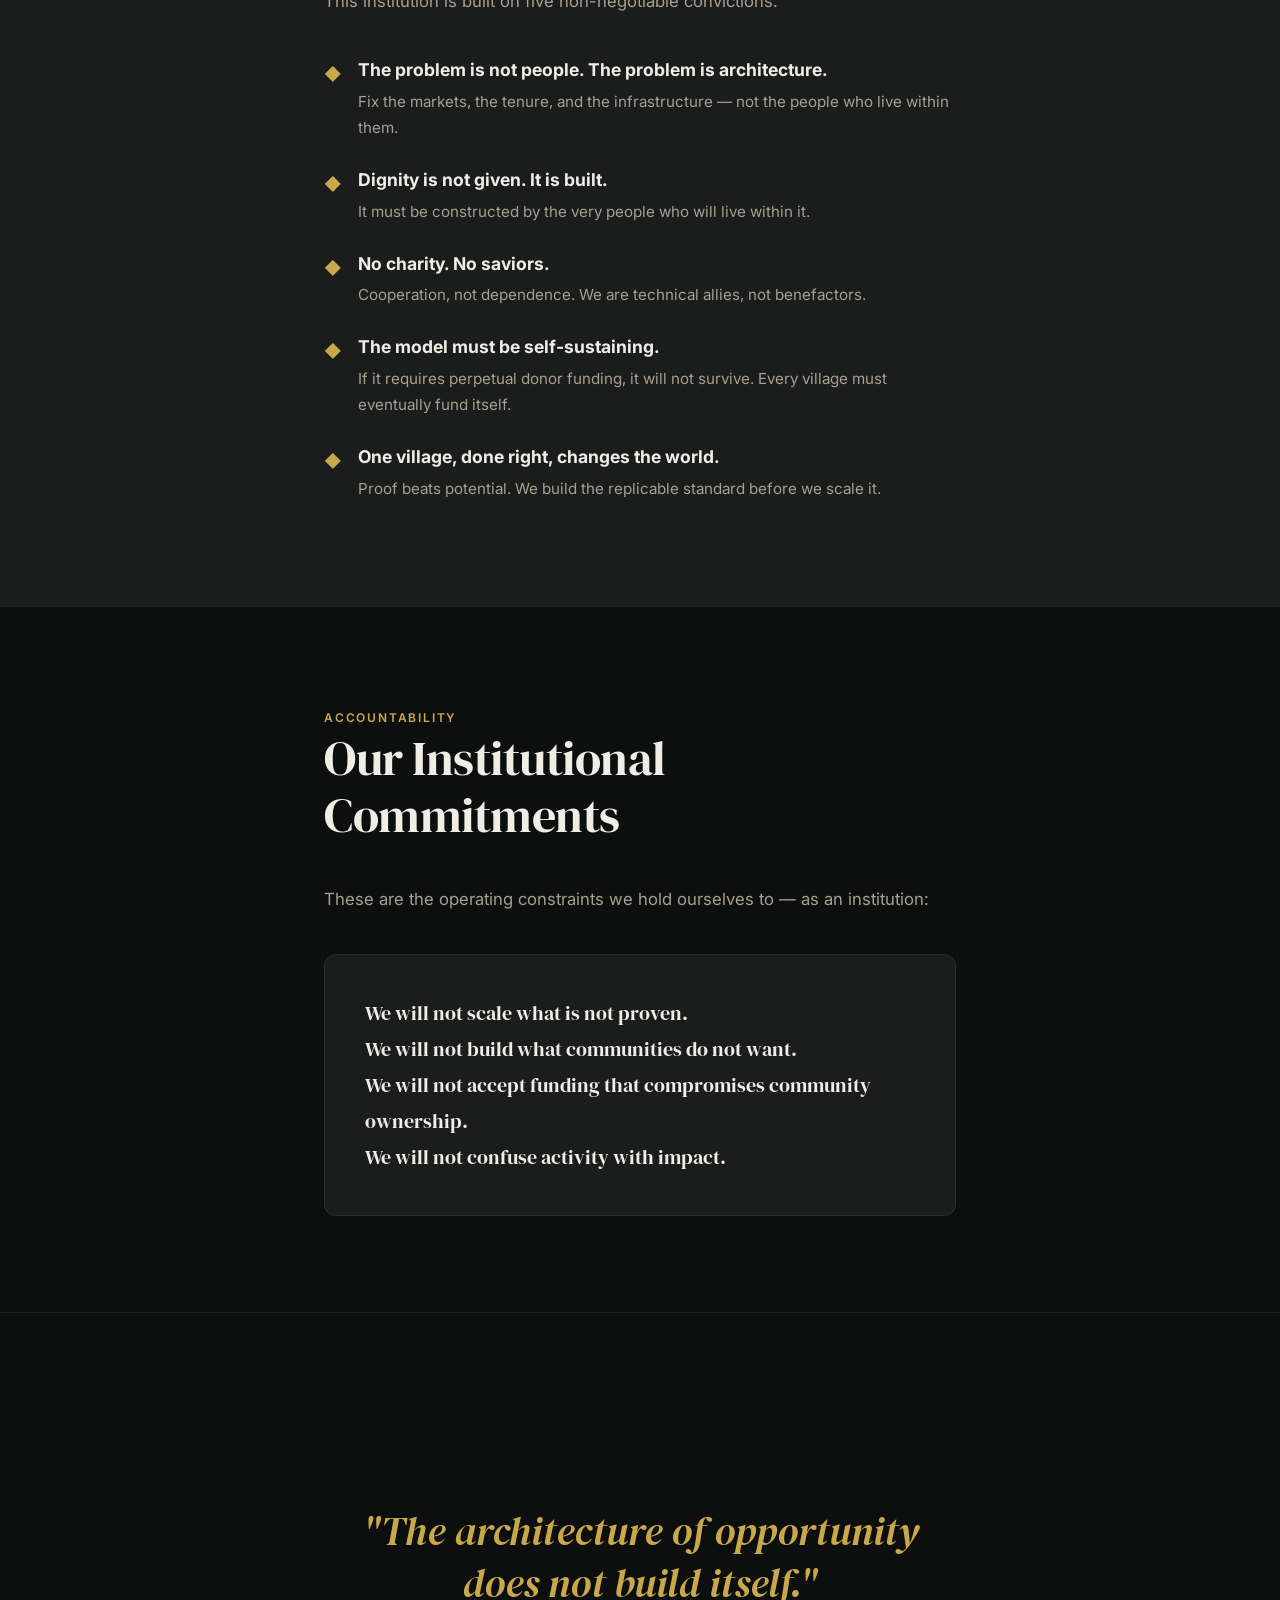
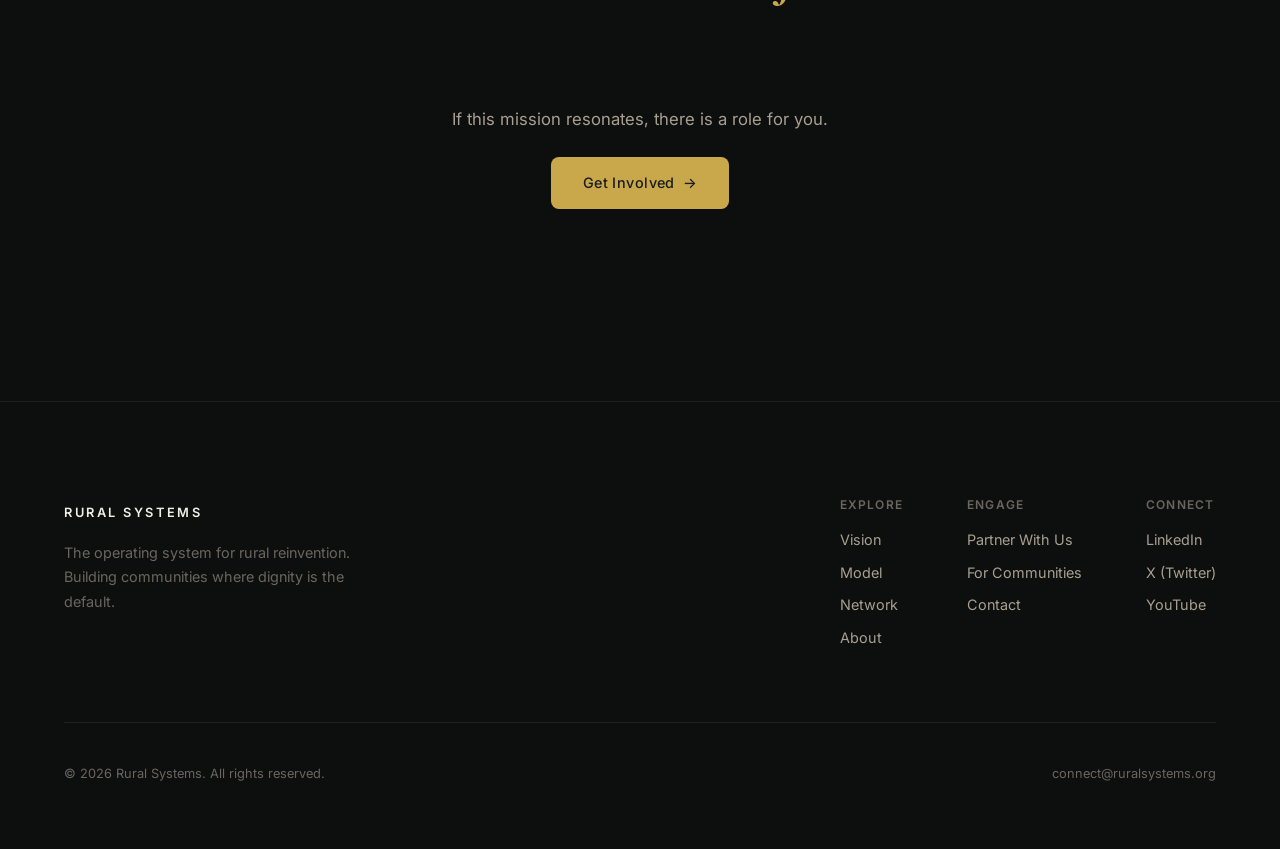
==== commit 54e10ce3: "Comment out open source section in about.html Disable the open source section in about.html." ====
--- a/about.html
+++ b/about.html
@@ -154,7 +154,7 @@
     </div>
   </section>
 
-  <!-- ========== OPEN SOURCE ========== -->
+  <!-- ========== OPEN SOURCE ========== --
   <section class="content-section section--accent" id="open-source">
     <div class="container container--text">
       <div class="reveal">
@@ -166,7 +166,7 @@
       </div>
     </div>
   </section>
-
+>
   <!-- ========== CLOSING ========== -->
   <section class="content-section" style="text-align: center; padding: var(--space-4xl) 0;">
     <div class="container container--text">
